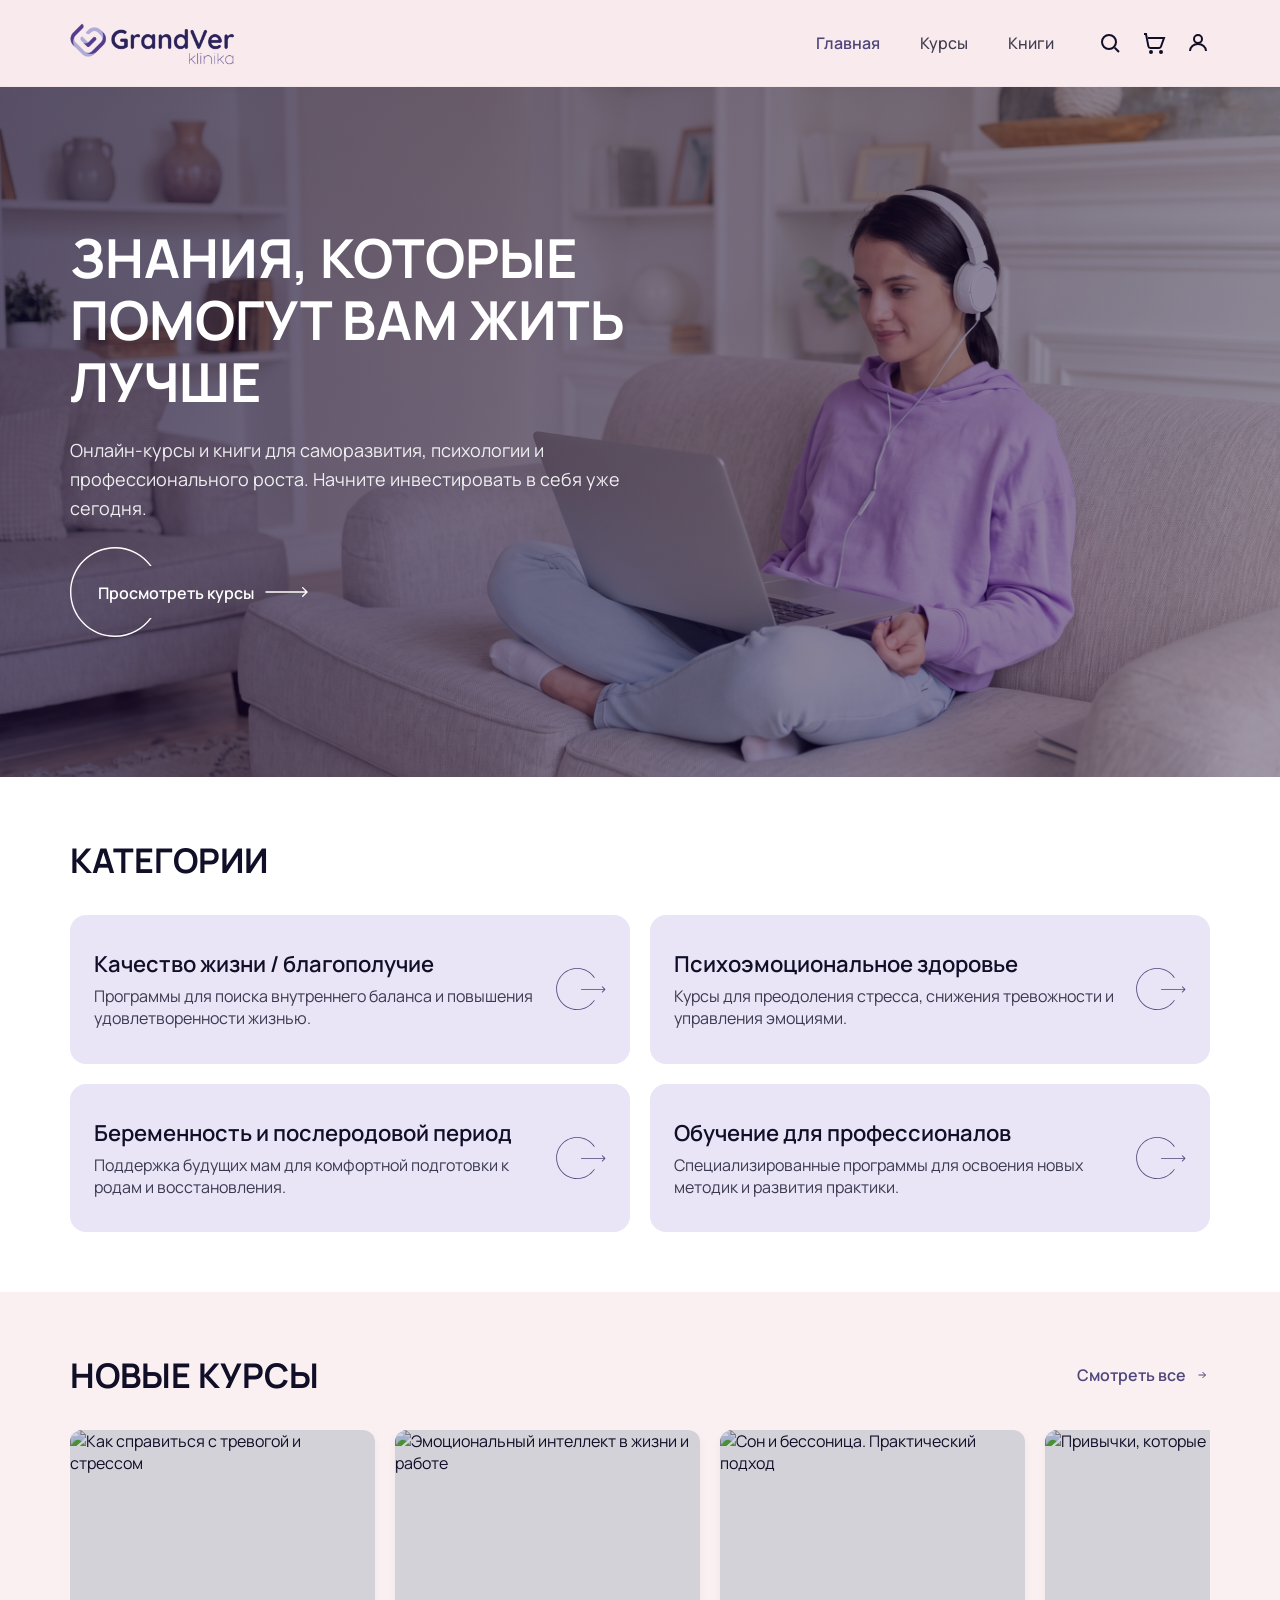
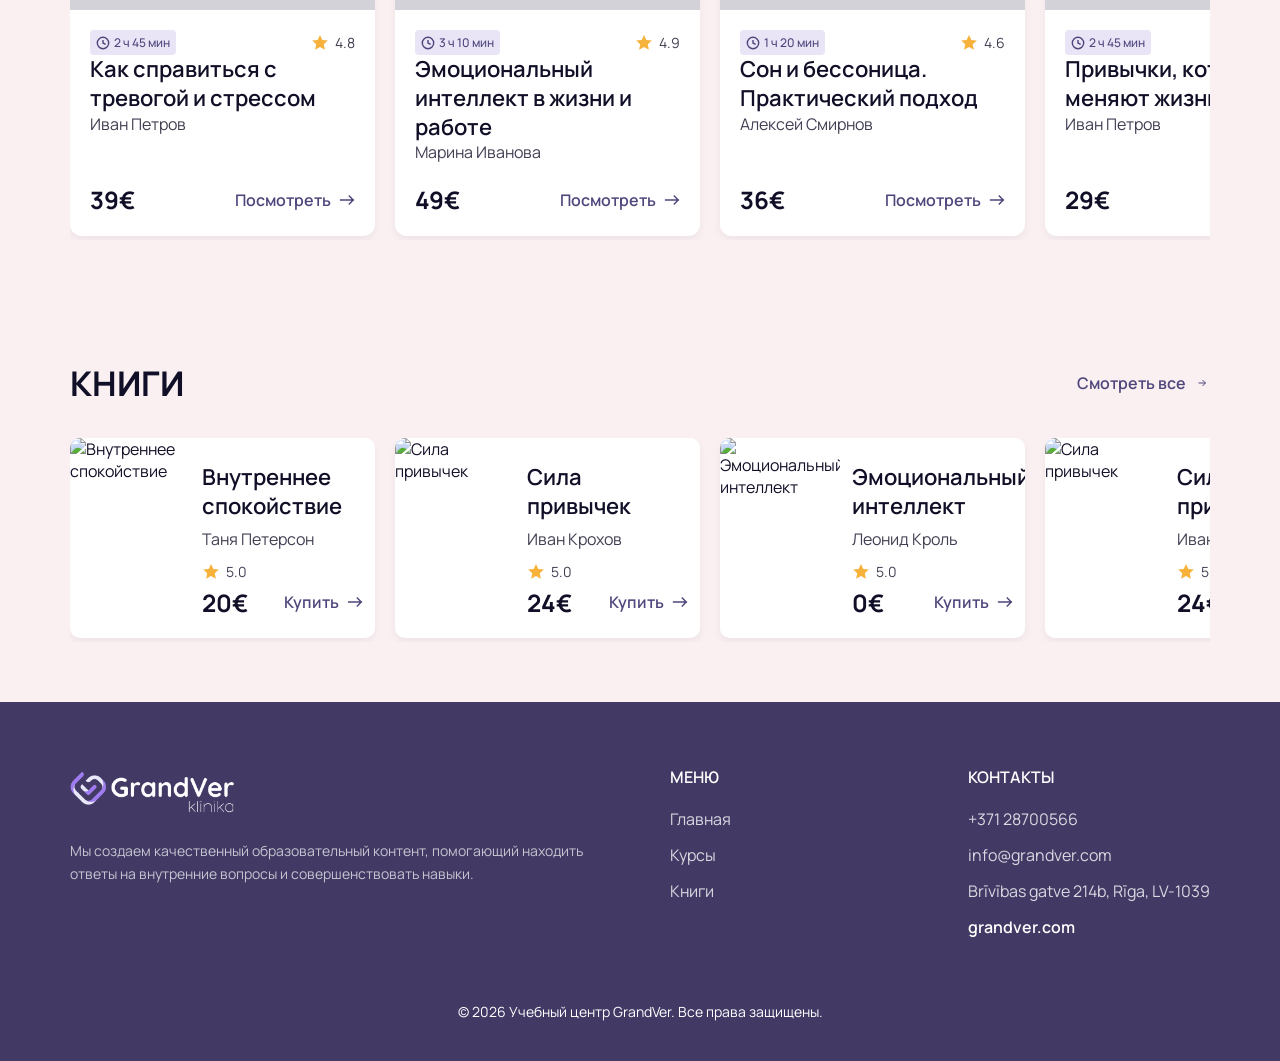
==== index.html @ 6ab60d3b "fix кнопка на главной" ====
<!DOCTYPE html>
<html lang="ru">
<head>
<meta charset="UTF-8">
<meta name="viewport" content="width=device-width, initial-scale=1.0">
<title>GrandVer — Знания, которые помогут вам жить лучше</title>

<link rel="preconnect" href="https://fonts.googleapis.com">
<link rel="preconnect" href="https://fonts.gstatic.com" crossorigin>
<link href="https://fonts.googleapis.com/css2?family=Manrope:wght@400;500;600;700;800&display=swap" rel="stylesheet">

<link rel="stylesheet" href="css/variables.css">
<link rel="stylesheet" href="css/reset.css">
<link rel="stylesheet" href="css/base.css">
<link rel="stylesheet" href="css/header.css">
<link rel="stylesheet" href="css/hero.css">
<link rel="stylesheet" href="css/categories.css">
<link rel="stylesheet" href="css/course-card.css">
<link rel="stylesheet" href="css/book-card.css">
<link rel="stylesheet" href="css/footer.css">
<link rel="stylesheet" href="css/responsive.css">
</head>
<body>

<!-- ==========================================================================
     HEADER
     ========================================================================== -->
<header class="header">
  <div class="header__inner">
    <a href="index.html" class="logo">
      <img src="/assets/img/logo/logo.svg" alt="Логотип">
    </a>

    <div class="header__right">
      <nav class="nav">
        <a href="index.html" class="nav__link is-active">Главная</a>
        <a href="courses.html" class="nav__link">Курсы</a>
        <a href="index.html#books" class="nav__link">Книги</a>
      </nav>

      <div class="header__actions">
        <svg class="icon-btn icon-btn--search" viewBox="0 0 24 24" fill="none" stroke="currentColor" stroke-width="2">
          <circle cx="11" cy="11" r="7"/><path d="M21 21l-4.3-4.3"/>
        </svg>
        <svg class="icon-btn" viewBox="0 0 24 24" fill="none" stroke="currentColor" stroke-width="2">
          <circle cx="9" cy="21" r="1"/><circle cx="19" cy="21" r="1"/>
          <path d="M2 3h2l2.4 12.4a2 2 0 0 0 2 1.6h8.6a2 2 0 0 0 2-1.6L22 7H6"/>
        </svg>
        <svg class="icon-btn" viewBox="0 0 24 24" fill="none" stroke="currentColor" stroke-width="2">
          <circle cx="12" cy="8" r="4"/><path d="M4 20c0-4 3.6-7 8-7s8 3 8 7"/>
        </svg>
      </div>

      <svg id="burgerBtn" class="burger" viewBox="0 0 24 24" fill="none" stroke="currentColor" stroke-width="2">
        <path d="M3 6h18M3 12h18M3 18h18"/>
      </svg>
    </div>
  </div>
</header>

<!-- ==========================================================================
     MOBILE MENU
     ========================================================================== -->
<div class="mobile-menu" id="mobileMenu">
  <div class="mobile-menu__top">
    <span class="mobile-menu__title">Меню</span>
    <svg id="closeMenuBtn" class="mobile-menu__close" viewBox="0 0 24 24" fill="none" stroke="currentColor" stroke-width="2">
      <path d="M6 6l12 12M18 6L6 18"/>
    </svg>
  </div>
  <label class="mobile-search">
    <svg viewBox="0 0 24 24" fill="none" stroke="currentColor" stroke-width="2"><circle cx="11" cy="11" r="7"/><path d="M21 21l-4.3-4.3"/></svg>
    <input type="text" placeholder="Поиск">
  </label>
  <nav class="mobile-nav">
    <a href="index.html" class="mobile-nav__link is-active">Главная</a>
    <a href="courses.html" class="mobile-nav__link">Курсы</a>
    <a href="index.html#books" class="mobile-nav__link">Книги</a>
  </nav>
</div>

<main>

  <!-- ========================================================================
       HERO
       ======================================================================== -->
  <section class="hero">
    <div class="hero__bg">
      <img src="assets/img/index.jpg" alt="">
    </div>
    <div class="hero__content">
      <h1 class="hero__title">Знания, которые помогут вам жить лучше</h1>
      <p class="hero__text">Онлайн-курсы и книги для саморазвития, психологии и профессионального роста. Начните инвестировать в себя уже сегодня.</p>
      <a href="courses.html" class="btn btn--hero">
        <svg class="btn--hero__ring" viewBox="0 0 90 90" fill="none" xmlns="http://www.w3.org/2000/svg" aria-hidden="true">
          <path d="M45 0C60.1663 0 73.579 7.5036 81.7314 19H80.001C72.0543 8.31966 59.3357 1.40039 45 1.40039C20.9204 1.40039 1.40039 20.9204 1.40039 45C1.40039 69.0796 20.9204 88.5996 45 88.5996C59.3344 88.5996 72.0535 81.6805 80.001 71H81.7314C73.5789 82.4963 60.1663 90 45 90C20.1472 90 0 69.8528 0 45C0 20.1472 20.1472 0 45 0Z" fill="currentColor"/>
        </svg>
        <span class="btn--hero__label">Просмотреть курсы</span>
        <svg class="btn--hero__arrow" viewBox="207 39 44 12" fill="none" xmlns="http://www.w3.org/2000/svg" aria-hidden="true">
          <path d="M208 44.3C207.613 44.3 207.3 44.6134 207.3 45C207.3 45.3866 207.613 45.7 208 45.7V45V44.3ZM250.495 45.495C250.768 45.2216 250.768 44.7784 250.495 44.505L246.04 40.0503C245.767 39.7769 245.324 39.7769 245.05 40.0503C244.777 40.3236 244.777 40.7668 245.05 41.0402L249.01 45L245.05 48.9598C244.777 49.2332 244.777 49.6764 245.05 49.9497C245.324 50.2231 245.767 50.2231 246.04 49.9497L250.495 45.495ZM208 45V45.7H250V45V44.3H208V45Z" fill="currentColor"/>
        </svg>
      </a>
    </div>
  </section>

  <!-- ========================================================================
       CATEGORIES
       ======================================================================== -->
  <section class="section categories">
    <h2 class="section__title" style="margin-bottom:32px;">Категории</h2>
    <div class="categories__grid">

      <article class="category-card">
        <div>
          <h3 class="category-card__title">Качество жизни / благополучие</h3>
          <p class="category-card__text">Программы для поиска внутреннего баланса и повышения удовлетворенности жизнью.</p>
        </div>
        <a href="courses.html" class="btn--round" aria-label="Смотреть курсы">
          <svg class="ra-icon" width="50" height="42" viewBox="0 0 59 50" fill="none" xmlns="http://www.w3.org/2000/svg" aria-hidden="true">
            <path class="ra-icon__arrow" d="M30 25C29.7239 25 29.5 25.2239 29.5 25.5C29.5 25.7761 29.7239 26 30 26V25.5V25ZM58.3536 25.8536C58.5488 25.6583 58.5488 25.3417 58.3536 25.1464L55.1716 21.9645C54.9763 21.7692 54.6597 21.7692 54.4645 21.9645C54.2692 22.1597 54.2692 22.4763 54.4645 22.6716L57.2929 25.5L54.4645 28.3284C54.2692 28.5237 54.2692 28.8403 54.4645 29.0355C54.6597 29.2308 54.9763 29.2308 55.1716 29.0355L58.3536 25.8536ZM30 25.5V26H58V25.5V25H30V25.5Z" fill="currentColor"/>
            <path class="ra-icon__ring" d="M25 0C33.8344 0 41.5982 4.58249 46.0449 11.5H44.8447C40.5247 5.16201 33.2488 1 25 1C11.7452 1 1 11.7452 1 25C1 38.2548 11.7452 49 25 49C33.2478 49 40.5243 44.8383 44.8447 38.5H46.0449C41.5982 45.4174 33.8343 50 25 50C11.1929 50 0 38.8071 0 25C0 11.1929 11.1929 0 25 0Z" fill="currentColor"/>
          </svg>
        </a>
      </article>

      <article class="category-card">
        <div>
          <h3 class="category-card__title">Психоэмоциональное здоровье</h3>
          <p class="category-card__text">Курсы для преодоления стресса, снижения тревожности и управления эмоциями.</p>
        </div>
        <a href="courses.html" class="btn--round" aria-label="Смотреть курсы">
          <svg class="ra-icon" width="50" height="42" viewBox="0 0 59 50" fill="none" xmlns="http://www.w3.org/2000/svg" aria-hidden="true">
            <path class="ra-icon__arrow" d="M30 25C29.7239 25 29.5 25.2239 29.5 25.5C29.5 25.7761 29.7239 26 30 26V25.5V25ZM58.3536 25.8536C58.5488 25.6583 58.5488 25.3417 58.3536 25.1464L55.1716 21.9645C54.9763 21.7692 54.6597 21.7692 54.4645 21.9645C54.2692 22.1597 54.2692 22.4763 54.4645 22.6716L57.2929 25.5L54.4645 28.3284C54.2692 28.5237 54.2692 28.8403 54.4645 29.0355C54.6597 29.2308 54.9763 29.2308 55.1716 29.0355L58.3536 25.8536ZM30 25.5V26H58V25.5V25H30V25.5Z" fill="currentColor"/>
            <path class="ra-icon__ring" d="M25 0C33.8344 0 41.5982 4.58249 46.0449 11.5H44.8447C40.5247 5.16201 33.2488 1 25 1C11.7452 1 1 11.7452 1 25C1 38.2548 11.7452 49 25 49C33.2478 49 40.5243 44.8383 44.8447 38.5H46.0449C41.5982 45.4174 33.8343 50 25 50C11.1929 50 0 38.8071 0 25C0 11.1929 11.1929 0 25 0Z" fill="currentColor"/>
          </svg>
        </a>
      </article>

      <article class="category-card">
        <div>
          <h3 class="category-card__title">Беременность и послеродовой период</h3>
          <p class="category-card__text">Поддержка будущих мам для комфортной подготовки к родам и восстановления.</p>
        </div>
        <a href="courses.html" class="btn--round" aria-label="Смотреть курсы">
          <svg class="ra-icon" width="50" height="42" viewBox="0 0 59 50" fill="none" xmlns="http://www.w3.org/2000/svg" aria-hidden="true">
            <path class="ra-icon__arrow" d="M30 25C29.7239 25 29.5 25.2239 29.5 25.5C29.5 25.7761 29.7239 26 30 26V25.5V25ZM58.3536 25.8536C58.5488 25.6583 58.5488 25.3417 58.3536 25.1464L55.1716 21.9645C54.9763 21.7692 54.6597 21.7692 54.4645 21.9645C54.2692 22.1597 54.2692 22.4763 54.4645 22.6716L57.2929 25.5L54.4645 28.3284C54.2692 28.5237 54.2692 28.8403 54.4645 29.0355C54.6597 29.2308 54.9763 29.2308 55.1716 29.0355L58.3536 25.8536ZM30 25.5V26H58V25.5V25H30V25.5Z" fill="currentColor"/>
            <path class="ra-icon__ring" d="M25 0C33.8344 0 41.5982 4.58249 46.0449 11.5H44.8447C40.5247 5.16201 33.2488 1 25 1C11.7452 1 1 11.7452 1 25C1 38.2548 11.7452 49 25 49C33.2478 49 40.5243 44.8383 44.8447 38.5H46.0449C41.5982 45.4174 33.8343 50 25 50C11.1929 50 0 38.8071 0 25C0 11.1929 11.1929 0 25 0Z" fill="currentColor"/>
          </svg>
        </a>
      </article>

      <article class="category-card">
        <div>
          <h3 class="category-card__title">Обучение для профессионалов</h3>
          <p class="category-card__text">Специализированные программы для освоения новых методик и развития практики.</p>
        </div>
        <a href="courses.html" class="btn--round" aria-label="Смотреть курсы">
          <svg class="ra-icon" width="50" height="42" viewBox="0 0 59 50" fill="none" xmlns="http://www.w3.org/2000/svg" aria-hidden="true">
            <path class="ra-icon__arrow" d="M30 25C29.7239 25 29.5 25.2239 29.5 25.5C29.5 25.7761 29.7239 26 30 26V25.5V25ZM58.3536 25.8536C58.5488 25.6583 58.5488 25.3417 58.3536 25.1464L55.1716 21.9645C54.9763 21.7692 54.6597 21.7692 54.4645 21.9645C54.2692 22.1597 54.2692 22.4763 54.4645 22.6716L57.2929 25.5L54.4645 28.3284C54.2692 28.5237 54.2692 28.8403 54.4645 29.0355C54.6597 29.2308 54.9763 29.2308 55.1716 29.0355L58.3536 25.8536ZM30 25.5V26H58V25.5V25H30V25.5Z" fill="currentColor"/>
            <path class="ra-icon__ring" d="M25 0C33.8344 0 41.5982 4.58249 46.0449 11.5H44.8447C40.5247 5.16201 33.2488 1 25 1C11.7452 1 1 11.7452 1 25C1 38.2548 11.7452 49 25 49C33.2478 49 40.5243 44.8383 44.8447 38.5H46.0449C41.5982 45.4174 33.8343 50 25 50C11.1929 50 0 38.8071 0 25C0 11.1929 11.1929 0 25 0Z" fill="currentColor"/>
          </svg>
        </a>
      </article>

    </div>
  </section>

  <!-- ========================================================================
       NEW COURSES
       ======================================================================== -->
  <section class="section" style="background:var(--color-pink-bg);">
    <div class="section__header">
      <h2 class="section__title">Новые курсы</h2>
      <a href="courses.html" class="btn btn--text">
        Смотреть все
        <svg class="btn__icon" viewBox="0 0 24 24" fill="none" stroke="currentColor" stroke-width="2"><path d="M5 12h14M13 6l6 6-6 6"/></svg>
      </a>
    </div>

    <div class="h-scroll">

      <article class="course-card">
        <div class="course-card__image"><img src="https://picsum.photos/seed/course-1/400/300" alt="Как справиться с тревогой и стрессом"></div>
        <div class="course-card__body">
          <div>
            <div class="course-card__top">
              <span class="chip">
                <svg viewBox="0 0 16 16" fill="none" stroke="currentColor" stroke-width="1.6"><circle cx="8" cy="8" r="6.5"/><path d="M8 4.5V8l3 1.5"/></svg>
                2 ч 45 мин
              </span>
              <span class="rating">
                <svg viewBox="0 0 20 20" fill="currentColor"><path d="M10 1l2.6 5.6 6.1.7-4.5 4.2 1.2 6-5.4-3-5.4 3 1.2-6L1.3 7.3l6.1-.7z"/></svg>
                4.8
              </span>
            </div>
            <p class="course-card__title">Как справиться с тревогой и стрессом</p>
            <p class="course-card__author">Иван Петров</p>
          </div>
          <div class="course-card__footer">
            <span class="course-card__price">39€</span>
            <a href="#" class="btn btn--text">Посмотреть
              <svg class="btn__icon" viewBox="0 0 18 12" fill="none" stroke="currentColor" stroke-width="1.6"><path d="M1 6h16M11 1l5 5-5 5"/></svg>
            </a>
          </div>
        </div>
      </article>

      <article class="course-card">
        <div class="course-card__image"><img src="https://picsum.photos/seed/course-2/400/300" alt="Эмоциональный интеллект в жизни и работе"></div>
        <div class="course-card__body">
          <div>
            <div class="course-card__top">
              <span class="chip">
                <svg viewBox="0 0 16 16" fill="none" stroke="currentColor" stroke-width="1.6"><circle cx="8" cy="8" r="6.5"/><path d="M8 4.5V8l3 1.5"/></svg>
                3 ч 10 мин
              </span>
              <span class="rating">
                <svg viewBox="0 0 20 20" fill="currentColor"><path d="M10 1l2.6 5.6 6.1.7-4.5 4.2 1.2 6-5.4-3-5.4 3 1.2-6L1.3 7.3l6.1-.7z"/></svg>
                4.9
              </span>
            </div>
            <p class="course-card__title">Эмоциональный интеллект в жизни и работе</p>
            <p class="course-card__author">Марина Иванова</p>
          </div>
          <div class="course-card__footer">
            <span class="course-card__price">49€</span>
            <a href="#" class="btn btn--text">Посмотреть
              <svg class="btn__icon" viewBox="0 0 18 12" fill="none" stroke="currentColor" stroke-width="1.6"><path d="M1 6h16M11 1l5 5-5 5"/></svg>
            </a>
          </div>
        </div>
      </article>

      <article class="course-card">
        <div class="course-card__image"><img src="https://picsum.photos/seed/course-3/400/300" alt="Сон и бессоница. Практический подход"></div>
        <div class="course-card__body">
          <div>
            <div class="course-card__top">
              <span class="chip">
                <svg viewBox="0 0 16 16" fill="none" stroke="currentColor" stroke-width="1.6"><circle cx="8" cy="8" r="6.5"/><path d="M8 4.5V8l3 1.5"/></svg>
                1 ч 20 мин
              </span>
              <span class="rating">
                <svg viewBox="0 0 20 20" fill="currentColor"><path d="M10 1l2.6 5.6 6.1.7-4.5 4.2 1.2 6-5.4-3-5.4 3 1.2-6L1.3 7.3l6.1-.7z"/></svg>
                4.6
              </span>
            </div>
            <p class="course-card__title">Сон и бессоница. Практический подход</p>
            <p class="course-card__author">Алексей Смирнов</p>
          </div>
          <div class="course-card__footer">
            <span class="course-card__price">36€</span>
            <a href="#" class="btn btn--text">Посмотреть
              <svg class="btn__icon" viewBox="0 0 18 12" fill="none" stroke="currentColor" stroke-width="1.6"><path d="M1 6h16M11 1l5 5-5 5"/></svg>
            </a>
          </div>
        </div>
      </article>

      <article class="course-card">
        <div class="course-card__image"><img src="https://picsum.photos/seed/course-4/400/300" alt="Привычки, которые меняют жизнь"></div>
        <div class="course-card__body">
          <div>
            <div class="course-card__top">
              <span class="chip">
                <svg viewBox="0 0 16 16" fill="none" stroke="currentColor" stroke-width="1.6"><circle cx="8" cy="8" r="6.5"/><path d="M8 4.5V8l3 1.5"/></svg>
                2 ч 45 мин
              </span>
              <span class="rating">
                <svg viewBox="0 0 20 20" fill="currentColor"><path d="M10 1l2.6 5.6 6.1.7-4.5 4.2 1.2 6-5.4-3-5.4 3 1.2-6L1.3 7.3l6.1-.7z"/></svg>
                4.8
              </span>
            </div>
            <p class="course-card__title">Привычки, которые меняют жизнь</p>
            <p class="course-card__author">Иван Петров</p>
          </div>
          <div class="course-card__footer">
            <span class="course-card__price">29€</span>
            <a href="#" class="btn btn--text">Посмотреть
              <svg class="btn__icon" viewBox="0 0 18 12" fill="none" stroke="currentColor" stroke-width="1.6"><path d="M1 6h16M11 1l5 5-5 5"/></svg>
            </a>
          </div>
        </div>
      </article>

    </div>
    <div class="dots">
      <span class="dot dot--active"></span><span class="dot"></span><span class="dot"></span><span class="dot"></span>
    </div>
  </section>

  <!-- ========================================================================
       BOOKS
       ======================================================================== -->
  <section class="section" id="books" style="background:var(--color-pink-bg);">
    <div class="section__header">
      <h2 class="section__title">Книги</h2>
      <a href="#" class="btn btn--text">
        Смотреть все
        <svg class="btn__icon" viewBox="0 0 24 24" fill="none" stroke="currentColor" stroke-width="2"><path d="M5 12h14M13 6l6 6-6 6"/></svg>
      </a>
    </div>

    <div class="h-scroll">

      <article class="book-card">
        <div class="book-card__cover"><img src="https://picsum.photos/seed/book-1/240/400" alt="Внутреннее спокойствие"></div>
        <div class="book-card__body">
          <div>
            <p class="book-card__title">Внутреннее спокойствие</p>
            <p class="book-card__author">Таня Петерсон</p>
            <span class="rating book-card__rating">
              <svg viewBox="0 0 20 20" fill="currentColor"><path d="M10 1l2.6 5.6 6.1.7-4.5 4.2 1.2 6-5.4-3-5.4 3 1.2-6L1.3 7.3l6.1-.7z"/></svg>
              5.0
            </span>
          </div>
          <div class="book-card__footer">
            <span class="book-card__price">20€</span>
            <a href="#" class="btn btn--text">Купить
              <svg class="btn__icon" viewBox="0 0 18 12" fill="none" stroke="currentColor" stroke-width="1.6"><path d="M1 6h16M11 1l5 5-5 5"/></svg>
            </a>
          </div>
        </div>
      </article>

      <article class="book-card">
        <div class="book-card__cover"><img src="https://picsum.photos/seed/book-2/240/400" alt="Сила привычек"></div>
        <div class="book-card__body">
          <div>
            <p class="book-card__title">Сила привычек</p>
            <p class="book-card__author">Иван Крохов</p>
            <span class="rating book-card__rating">
              <svg viewBox="0 0 20 20" fill="currentColor"><path d="M10 1l2.6 5.6 6.1.7-4.5 4.2 1.2 6-5.4-3-5.4 3 1.2-6L1.3 7.3l6.1-.7z"/></svg>
              5.0
            </span>
          </div>
          <div class="book-card__footer">
            <span class="book-card__price">24€</span>
            <a href="#" class="btn btn--text">Купить
              <svg class="btn__icon" viewBox="0 0 18 12" fill="none" stroke="currentColor" stroke-width="1.6"><path d="M1 6h16M11 1l5 5-5 5"/></svg>
            </a>
          </div>
        </div>
      </article>

      <article class="book-card">
        <div class="book-card__cover"><img src="https://picsum.photos/seed/book-3/240/400" alt="Эмоциональный интеллект"></div>
        <div class="book-card__body">
          <div>
            <p class="book-card__title">Эмоциональный интеллект</p>
            <p class="book-card__author">Леонид Кроль</p>
            <span class="rating book-card__rating">
              <svg viewBox="0 0 20 20" fill="currentColor"><path d="M10 1l2.6 5.6 6.1.7-4.5 4.2 1.2 6-5.4-3-5.4 3 1.2-6L1.3 7.3l6.1-.7z"/></svg>
              5.0
            </span>
          </div>
          <div class="book-card__footer">
            <span class="book-card__price">0€</span>
            <a href="#" class="btn btn--text">Купить
              <svg class="btn__icon" viewBox="0 0 18 12" fill="none" stroke="currentColor" stroke-width="1.6"><path d="M1 6h16M11 1l5 5-5 5"/></svg>
            </a>
          </div>
        </div>
      </article>

      <article class="book-card">
        <div class="book-card__cover"><img src="https://picsum.photos/seed/book-4/240/400" alt="Сила привычек"></div>
        <div class="book-card__body">
          <div>
            <p class="book-card__title">Сила привычек</p>
            <p class="book-card__author">Иван Крохов</p>
            <span class="rating book-card__rating">
              <svg viewBox="0 0 20 20" fill="currentColor"><path d="M10 1l2.6 5.6 6.1.7-4.5 4.2 1.2 6-5.4-3-5.4 3 1.2-6L1.3 7.3l6.1-.7z"/></svg>
              5.0
            </span>
          </div>
          <div class="book-card__footer">
            <span class="book-card__price">24€</span>
            <a href="#" class="btn btn--text">Купить
              <svg class="btn__icon" viewBox="0 0 18 12" fill="none" stroke="currentColor" stroke-width="1.6"><path d="M1 6h16M11 1l5 5-5 5"/></svg>
            </a>
          </div>
        </div>
      </article>

    </div>
    <div class="dots">
      <span class="dot dot--active"></span><span class="dot"></span><span class="dot"></span><span class="dot"></span>
    </div>
  </section>

</main>

<!-- ==========================================================================
     FOOTER
     ========================================================================== -->
<footer class="footer">
  <div class="footer__top">
    <div class="footer__brand">
      <img src="/assets/img/logo/logo-footer.svg" height="50" width="168" alt="Логотип">
      <p class="footer__desc">Мы создаем качественный образовательный контент, помогающий находить ответы на внутренние вопросы и совершенствовать навыки.</p>
    </div>

    <div class="footer__col">
      <h4 class="footer__heading">Меню</h4>
      <div class="footer__links">
        <a href="index.html">Главная</a>
        <a href="courses.html">Курсы</a>
        <a href="index.html#books">Книги</a>
      </div>
    </div>

    <div class="footer__col">
      <h4 class="footer__heading">Контакты</h4>
      <div class="footer__links">
        <p>+371 28700566</p>
        <p>info@grandver.com</p>
        <p>Brīvības gatve 214b, Rīga, LV-1039</p>
        <a href="#" class="footer__link--accent">grandver.com</a>
      </div>
    </div>
  </div>

  <p class="footer__bottom">© 2026 Учебный центр GrandVer. Все права защищены.</p>
</footer>

<script src="js/main.js"></script>
</body>
</html>
---- css/variables.css ----
/* ==========================================================================
   Design tokens — GrandVer
   ========================================================================== */
:root {
  /* Colors */
  --color-purple: #4F467C;
  --color-purple-dark: #423A65;
  --color-purple-light: #E9E5F6;

  --color-text: #100F27;
  --color-text-80: rgba(16, 15, 39, 0.8);
  --color-text-60: rgba(16, 15, 39, 0.6);
  --color-text-40: rgba(16, 15, 39, 0.4);

  --color-pink-bg: #FAF0F2;
  --color-header-bg: #F9EBED;
  --color-header-border: #F5E5E8;
  --color-grey-bg: #F4F4F7;
  --color-grey-input: #F5F5F9;
  --color-grey-btn: #DEDEE5;

  --color-white: #FFFFFF;
  --color-star: #F6B23B;

  /* Radius */
  --radius-sm: 6px;
  --radius-md: 12px;
  --radius-lg: 16px;
  --radius-pill: 100px;

  /* Shadow */
  --shadow-card: 0 4px 8px rgba(23, 19, 38, 0.05);
  --shadow-toolbar: 0 4px 4px rgba(23, 19, 38, 0.03);

  /* Layout */
  --container-max: 1440px;
  --side-padding: clamp(16px, 5.5vw, 80px);

  /* Typography */
  --font-main: 'Manrope', system-ui, -apple-system, sans-serif;
  --fw-regular: 400;
  --fw-medium: 500;
  --fw-semibold: 600;
  --fw-bold: 700;

  /* Transitions */
  --transition-fast: 0.2s ease;
  --transition-base: 0.3s ease;
}
---- css/base.css ----
/* ==========================================================================
   Base
   ========================================================================== */
body {
  font-family: var(--font-main);
  color: var(--color-text);
  background: var(--color-white);
  -webkit-font-smoothing: antialiased;
  overflow-x: hidden;
}

.uc {
  text-transform: uppercase;
}

/* ==========================================================================
   Layout helpers
   ========================================================================== */
.container {
  max-width: var(--container-max);
  margin: 0 auto;
}

.section {
  padding: clamp(40px, 7vw, 60px) var(--side-padding);
}

.section__header {
  display: flex;
  align-items: center;
  justify-content: space-between;
  gap: 20px;
  margin-bottom: 32px;
}

.section__title {
  font-size: clamp(24px, 3vw, 34px);
  font-weight: var(--fw-bold);
  text-transform: uppercase;
}

/* ==========================================================================
   Buttons
   ========================================================================== */
.btn {
  display: inline-flex;
  align-items: center;
  gap: 8px;
  font-weight: var(--fw-semibold);
  font-size: 16px;
  white-space: nowrap;
}

.btn--text {
  color: var(--color-purple);
  transition: opacity var(--transition-fast);
}

.btn--text:hover {
  opacity: 0.7;
}

.btn__icon {
  width: 16px;
  height: 12px;
  flex-shrink: 0;
}


.btn--hero {
  --hero-ring: clamp(56px, 7.2vw, 90px);
  position: relative;
  gap: 0;
  color: var(--color-white);
}

.btn--hero__ring {
  width: var(--hero-ring);
  height: var(--hero-ring);
  flex-shrink: 0;
  color: inherit;
  transition: transform var(--transition-base);
}

.btn--hero__label {
  /* 28/90 of the ring = how far the label sits from the ring's left
     edge in the source file, pulled left over the ring by that much. */
  margin-left: calc(var(--hero-ring) * -0.689);
  padding-top: 2px;
  transition: opacity var(--transition-base);
}

.btn--hero__arrow {
  width: calc(var(--hero-ring) * 0.478);
  height: calc(var(--hero-ring) * 0.133);
  /* 11/90 of the ring = gap between label and arrow in the source file */
  margin-left: calc(var(--hero-ring) * 0.122);
  flex-shrink: 0;
  color: inherit;
  transition: transform var(--transition-base);
}

.btn--hero:hover .btn--hero__ring {
  transform: rotate(-18deg) scale(1.06);
}

.btn--hero:hover .btn--hero__arrow {
  transform: translateX(10px);
}

.btn--hero:hover .btn--hero__label {
  opacity: 0.85;
}

.btn--hero:active .btn--hero__arrow {
  transform: translateX(4px);
}

/* Reusable "ring + arrow" icon: a circular outline broken by an arrow
   that shoots out through the gap. Used on .btn--hero and .btn--round.
   Sizing is locked down with !important + flex-grow:0 so that a global
   "svg { width: 100% }"-style reset elsewhere on the page can't stretch
   it across the whole button (this is what causes the ring and arrow
   to split apart to opposite ends of the pill). */
.ra-icon {
  display: block;
  width: 50px !important;
  height: 42px !important;
  overflow: visible;
  flex-shrink: 0;
  flex-grow: 0;
}

.ra-icon__ring,
.ra-icon__arrow {
  transform-box: fill-box;
  transform-origin: center;
  transition: transform var(--transition-base);
}

.btn--hero:hover .ra-icon__arrow {
  transform: translateX(5px);
}

.btn--hero:hover .ra-icon__ring {
  transform: rotate(-16deg);
}

.btn--round {
  width: 50px;
  height: 42px;
  display: flex;
  align-items: center;
  justify-content: center;
  flex-shrink: 0;
  color: var(--color-purple);
  transition: transform var(--transition-base);
}

.btn--round .ra-icon {
  width: 50px !important;
  height: 42px !important;
}

/* ==========================================================================
   Small UI bits
   ========================================================================== */
.chip {
  display: inline-flex;
  align-items: center;
  gap: 4px;
  background: var(--color-purple-light);
  color: var(--color-purple);
  font-size: 12px;
  font-weight: var(--fw-medium);
  padding: 4px 6px;
  border-radius: 4px;
}

.chip svg {
  width: 14px;
  height: 14px;
}

.rating {
  display: inline-flex;
  align-items: center;
  gap: 6px;
  font-size: 14px;
  color: var(--color-text-80);
}

.rating svg {
  width: 18px;
  height: 18px;
  color: var(--color-star);
}

.dots {
  display: none;
  gap: 4px;
  justify-content: center;
  margin-top: 4px;
}

.dot {
  width: 8px;
  height: 8px;
  border-radius: 4px;
  background: rgba(21, 20, 25, 0.15);
}

.dot--active {
  width: 24px;
  background: var(--color-purple);
}

/* ==========================================================================
   Horizontal scroller (mobile course/book rows)
   ========================================================================== */
.h-scroll {
  display: flex;
  gap: 20px;
  overflow-x: auto;
  scroll-snap-type: x mandatory;
  padding-bottom: 4px;
  scrollbar-width: none;
  -ms-overflow-style: none;
}

.h-scroll::-webkit-scrollbar {
  display: none;
}

.h-scroll > * {
  scroll-snap-align: start;
}
---- css/header.css ----
/* ==========================================================================
   Header
   ========================================================================== */
.header {
  background: var(--color-header-bg);
  border-bottom: 1px solid var(--color-header-border);
  position: sticky;
  top: 0;
  z-index: 50;
}

.header__inner {
  display: flex;
  align-items: center;
  justify-content: space-between;
  padding: 18px var(--side-padding);
}

.logo {
  display: flex;
  align-items: center;
  gap: 10px;
}

.logo__icon {
  width: 32px;
  height: 32px;
  color: var(--color-purple);
  flex-shrink: 0;
}

.logo__text {
  display: flex;
  flex-direction: column;
  line-height: 1.1;
}

.logo__name {
  font-size: 20px;
  font-weight: 800;
  color: var(--color-text);
  letter-spacing: 0.2px;
}

.logo__tag {
  font-size: 11px;
  color: var(--color-text-60);
  letter-spacing: 2px;
  text-transform: uppercase;
}

.header__right {
  display: flex;
  align-items: center;
  gap: 44px;
}

/* Desktop nav */
.nav {
  display: flex;
  gap: 40px;
}

.nav__link {
  font-size: 16px;
  color: var(--color-text-80);
  font-weight: var(--fw-medium);
  transition: color var(--transition-fast);
}

.nav__link:hover {
  color: var(--color-text);
}

.nav__link.is-active {
  color: var(--color-purple);
  font-weight: var(--fw-semibold);
}

/* Icon actions */
.header__actions {
  display: flex;
  align-items: center;
  gap: 20px;
}

.icon-btn {
  width: 24px;
  height: 24px;
  cursor: pointer;
  color: var(--color-text);
  transition: color var(--transition-fast);
}

.icon-btn:hover {
  color: var(--color-purple);
}

.burger {
  display: none;
  width: 28px;
  height: 28px;
  cursor: pointer;
  color: var(--color-text);
}

/* ==========================================================================
   Mobile menu (full-screen overlay)
   ========================================================================== */
.mobile-menu {
  position: fixed;
  inset: 0;
  background: var(--color-white);
  z-index: 200;
  padding: 20px 20px 40px;
  display: flex;
  flex-direction: column;
  gap: 40px;
  transform: translateX(100%);
  transition: transform var(--transition-base);
  overflow-y: auto;
}

.mobile-menu.is-open {
  transform: translateX(0);
}

.mobile-menu__top {
  display: flex;
  align-items: center;
  justify-content: space-between;
}

.mobile-menu__title {
  font-size: 28px;
  font-weight: var(--fw-semibold);
}

.mobile-menu__close {
  width: 24px;
  height: 24px;
  cursor: pointer;
}

.mobile-search {
  display: flex;
  align-items: center;
  gap: 10px;
  background: var(--color-grey-input);
  padding: 12px;
  border-radius: var(--radius-sm);
  height: 46px;
}

.mobile-search svg {
  width: 24px;
  height: 24px;
  color: var(--color-text-60);
  flex-shrink: 0;
}

.mobile-search input {
  width: 100%;
  font-size: 16px;
  color: var(--color-text-60);
}

.mobile-nav {
  display: flex;
  flex-direction: column;
  align-items: center;
  gap: 24px;
  padding-top: 20px;
}

.mobile-nav__link {
  font-size: 16px;
  color: var(--color-text-80);
  font-weight: var(--fw-medium);
}

.mobile-nav__link.is-active {
  color: var(--color-purple);
  font-weight: var(--fw-semibold);
}
---- css/hero.css ----
/* ==========================================================================
   Hero
   ========================================================================== */
.hero {
  position: relative;
  padding: clamp(60px, 14vw, 140px) var(--side-padding);
  color: var(--color-white);
  overflow: hidden;
}

.hero__bg {
  position: absolute;
  inset: 0;
  z-index: 0;
}

.hero__bg img {
  width: 100%;
  height: 100%;
  object-fit: cover;
  object-position: center 12%;
}

.hero__bg::after {
  content: '';
  position: absolute;
  inset: 0;
  background: linear-gradient(100deg, rgba(19, 6, 45, 0.65), rgba(19, 6, 45, 0.4));
}

.hero__content {
  position: relative;
  z-index: 1;
  max-width: 738px;
  display: flex;
  flex-direction: column;
  gap: 24px;
}

.hero__title {
  font-size: clamp(32px, 4.2vw, 54px);
  font-weight: var(--fw-bold);
  line-height: 1.15;
  text-transform: uppercase;
}

.hero__text {
  font-size: clamp(15px, 1.6vw, 18px);
  line-height: 1.6;
  color: rgba(255, 255, 255, 0.9);
  max-width: 600px;
}
---- css/categories.css ----
/* ==========================================================================
   Categories
   ========================================================================== */
.categories__grid {
  display: grid;
  grid-template-columns: 1fr 1fr;
  gap: 20px;
}

.category-card {
  background: var(--color-purple-light);
  border-radius: var(--radius-lg);
  padding: 34px 24px;
  display: flex;
  align-items: center;
  justify-content: space-between;
  gap: 16px;
  transition: box-shadow var(--transition-base), transform var(--transition-base);
  cursor: pointer;
}

.category-card:hover {
  box-shadow: 0 10px 24px rgba(79, 70, 124, 0.18);
  transform: translateY(-3px);
}

.category-card:hover .btn--round {
  color: var(--color-purple-dark);
}

.category-card:hover .ra-icon__arrow {
  transform: translateX(6px);
}

.category-card:hover .ra-icon__ring {
  transform: rotate(-20deg);
}

.category-card__title {
  font-size: 22px;
  font-weight: var(--fw-semibold);
  margin-bottom: 6px;
}

.category-card__text {
  font-size: 16px;
  color: var(--color-text-80);
  line-height: 1.4;
}
---- css/course-card.css ----
/* ==========================================================================
   Course card
   ========================================================================== */
.course-card {
  background: var(--color-white);
  border-radius: var(--radius-md);
  box-shadow: var(--shadow-card);
  overflow: hidden;
  flex: 0 0 305px;
  width: 305px;
  display: flex;
  flex-direction: column;
  transition: transform var(--transition-base), box-shadow var(--transition-base);
}

.course-card:hover {
  transform: translateY(-4px);
  box-shadow: 0 14px 26px rgba(23, 19, 38, 0.12);
}

.course-card__image {
  height: 180px;
  position: relative;
}

.course-card__image img {
  width: 100%;
  height: 100%;
  object-fit: cover;
}

.course-card__image::after {
  content: '';
  position: absolute;
  inset: 0;
  background: rgba(19, 6, 45, 0.18);
}

.course-card__body {
  padding: 20px;
  display: flex;
  flex-direction: column;
  gap: 12px;
  flex: 1;
}

.course-card__top {
  display: flex;
  align-items: center;
  justify-content: space-between;
}

.course-card__title {
  font-size: 22px;
  font-weight: var(--fw-semibold);
  line-height: 1.3;
}

.course-card__author {
  font-size: 16px;
  color: var(--color-text-80);
}

.course-card__footer {
  display: flex;
  align-items: center;
  justify-content: space-between;
  gap: 12px;
  margin-top: auto;
  padding-top: 8px;
}

.course-card__price {
  font-size: 24px;
  font-weight: var(--fw-bold);
}

/* Grid used on the catalog page */
.course-grid {
  display: grid;
  grid-template-columns: repeat(3, 1fr);
  gap: 20px;
  flex: 1;
}

.course-grid .course-card {
  width: 100%;
}
---- css/book-card.css ----
/* ==========================================================================
   Book card
   ========================================================================== */
.book-card {
  background: var(--color-white);
  border-radius: 10px;
  box-shadow: var(--shadow-card);
  display: flex;
  gap: 12px;
  padding-right: 12px;
  overflow: hidden;
  flex: 0 0 305px;
  width: 305px;
  align-items: center;

  /* Плавность для трансформации и тени карточки */
  transition: transform 0.3s ease, box-shadow 0.3s ease;
  will-change: transform;
}

/* Эффект при наведении на саму карточку */
.book-card:hover {
  transform: translateY(-6px); /* Поднимает карточку */
  box-shadow: 0 12px 24px rgba(0, 0, 0, 0.12); /* Усиливает тень */
}

/* Контейнер для обложки (теперь с overflow: hidden) */
.book-card__cover {
  width: 120px;
  height: 200px;
  flex-shrink: 0;
  overflow: hidden; /* Скрывает вылезающую за края картинку при зуме */
}

/* Новая обертка для изображения внутри контейнера */
.book-card__cover-image {
  width: 100%;
  height: 100%;
  overflow: hidden; /* Убеждаемся, что изображение не выходит за пределы */
}

.book-card__cover img {
  width: 100%;
  height: 100%;
  object-fit: cover;
  /* Плавность увеличения обложки */
  transition: transform 0.3s ease;
}

/* Плавный зум обложки при наведении на карточку */
.book-card:hover .book-card__cover img {
  transform: scale(1.05); /* Легкое увеличение изображения */
}

.book-card__body {
  display: flex;
  flex-direction: column;
  justify-content: space-between;
  height: 178px;
  padding: 14px 0;
  flex: 1;
  min-width: 0;
}

.book-card__title {
  font-size: 22px;
  font-weight: var(--fw-semibold);
  line-height: 1.3;
}

.book-card__author {
  font-size: 16px;
  color: var(--color-text-80);
  margin-top: 8px;
}

.book-card__rating {
  margin-top: 12px;
}

.book-card__footer {
  display: flex;
  align-items: center;
  justify-content: space-between;
}

.book-card__price {
  font-size: 24px;
  font-weight: var(--fw-bold);
}
---- css/footer.css ----
/* ==========================================================================
   Footer
   ========================================================================== */
.footer {
  background: var(--color-purple-dark);
  color: var(--color-white);
  padding: 64px var(--side-padding) 40px;
}

.footer__top {
  display: flex;
  justify-content: space-between;
  gap: 40px;
  flex-wrap: wrap;
}

.footer__brand {
  max-width: 522px;
  display: flex;
  flex-direction: column;
  gap: 24px;
}

.footer__brand .logo__name {
  color: var(--color-white);
}

.footer__brand .logo__tag {
  color: rgba(255, 255, 255, 0.7);
}

.footer__desc {
  font-size: 14px;
  color: rgba(255, 255, 255, 0.7);
  line-height: 1.6;
}

.footer__col {
  display: flex;
  flex-direction: column;
  gap: 20px;
  min-width: 220px;
}

.footer__heading {
  font-size: 16px;
  font-weight: var(--fw-semibold);
  text-transform: uppercase;
}

.footer__links {
  display: flex;
  flex-direction: column;
  gap: 14px;
}

.footer__links a,
.footer__links p {
  font-size: 16px;
  color: rgba(255, 255, 255, 0.8);
}

.footer__links a:hover {
  color: var(--color-white);
}

.footer__link--accent {
  font-weight: var(--fw-semibold);
  color: var(--color-white) !important;
}

.footer__bottom {
  margin-top: 64px;
  font-size: 14px;
  text-align: center;
}
---- css/responsive.css ----
/* ==========================================================================
   Responsive — breakpoints collected in one place for clarity
   ========================================================================== */

/* ---- ≤ 900px: catalog sidebar becomes a drawer, grid goes 2-col ---- */
@media (max-width: 900px) {
  .catalog__layout {
    flex-direction: column;
  }

  .filters--desktop {
    display: none;
  }

  .course-grid {
    grid-template-columns: repeat(2, 1fr);
    width: 100%;
  }

  .toolbar__filter-trigger {
    display: inline-flex;
  }
}

/* ---- ≤ 768px: mobile header, single-column sections, h-scrollers ---- */
@media (max-width: 768px) {
  .nav {
    display: none;
  }

  .header__actions .icon-btn--search {
    display: none; /* search moves into the mobile menu */
  }

  .burger {
    display: block;
  }

  .header__right {
    gap: 16px;
  }

  .categories__grid {
    grid-template-columns: 1fr;
  }

  .category-card {
    padding: 20px;
  }

  .category-card__title {
    font-size: 20px;
  }

  .category-card__text {
    font-size: 14px;
  }

  .course-card,
  .book-card {
    flex: 0 0 88vw;
    width: 88vw;
    max-width: 398px;
  }

  .course-card__title,
  .book-card__title {
    font-size: 20px;
  }

  .course-card__author,
  .book-card__author {
    font-size: 14px;
  }

  .dots {
    display: flex;
  }

  .footer__top {
    flex-direction: column;
    align-items: center;
    text-align: center;
  }

  .footer__brand {
    align-items: center;
  }

  .footer__col {
    align-items: center;
  }

  .course-grid {
    grid-template-columns: 1fr;
  }

  .toolbar {
    flex-direction: column;
    align-items: stretch;
  }

  .toolbar__count {
    order: 3;
  }

  .toolbar__sort {
    justify-content: center;
  }
}

/* ---- ≤ 480px: small phones ---- */
@media (max-width: 480px) {
  .hero__title {
    font-size: 32px;
  }

  .btn--hero {
    padding: 6px 6px 6px 18px;
    gap: 10px;
  }

  .btn--round {
    width: 42px;
    height: 36px;
  }

  .btn--round .ra-icon {
    width: 42px !important;
    height: 36px !important;
  }
}
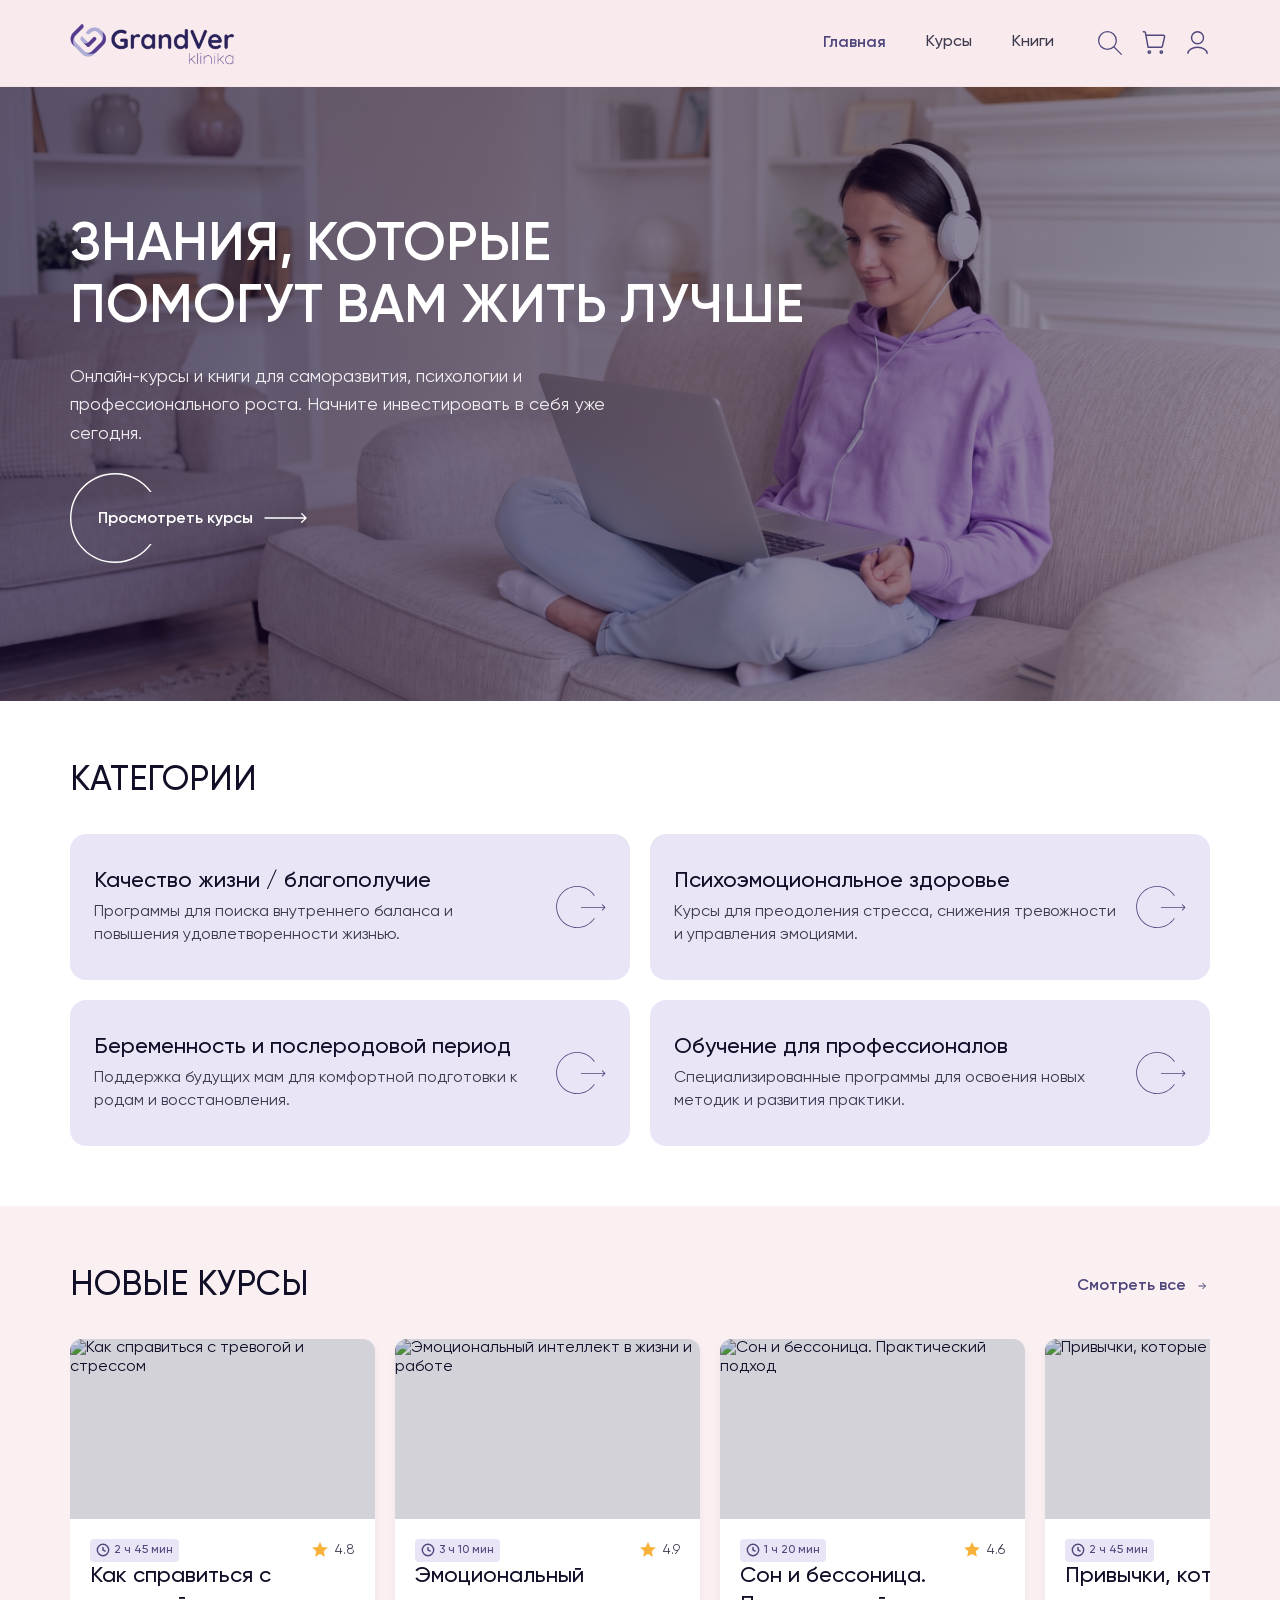
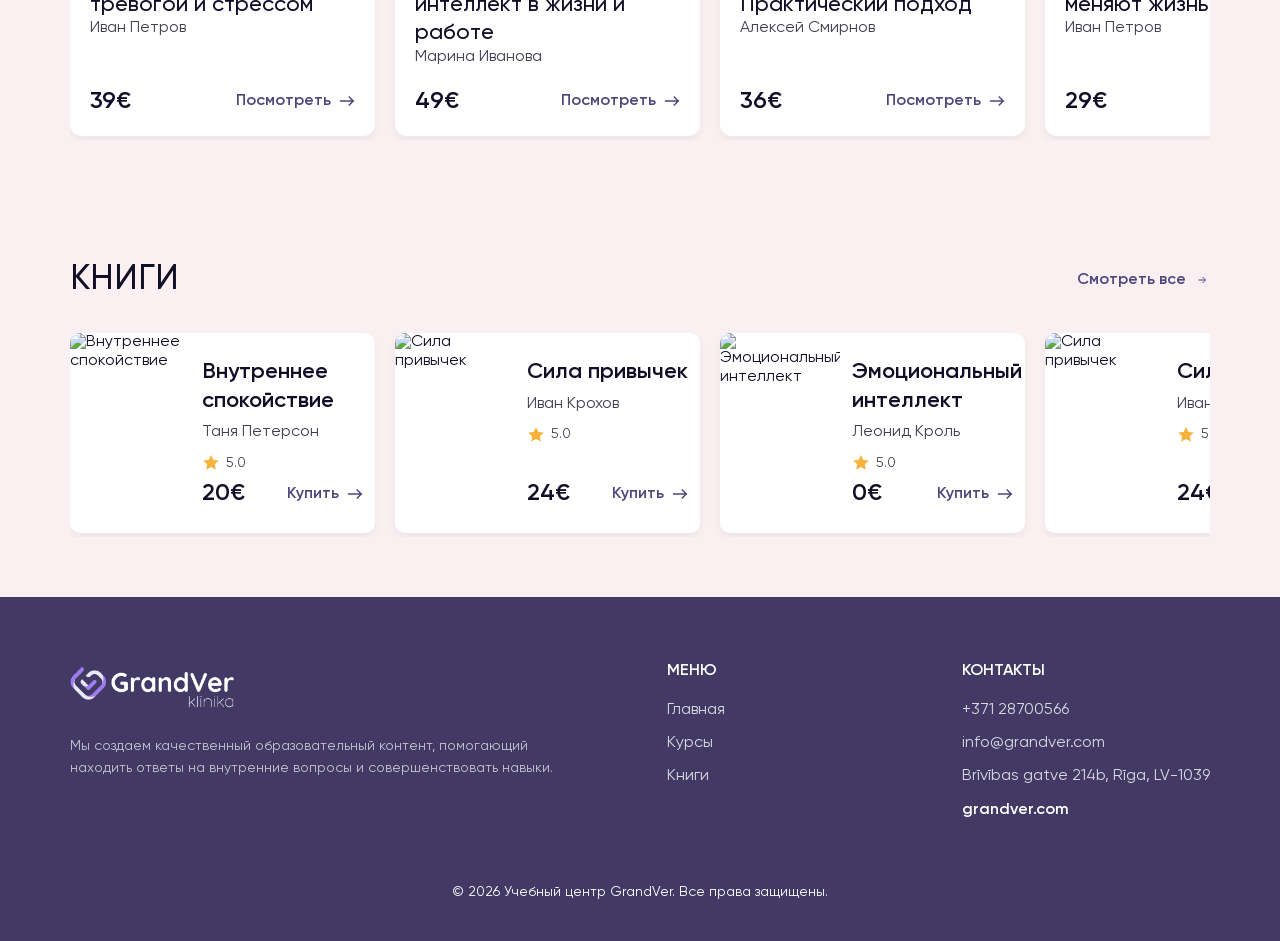
==== commit 3ddbeab9: "иконки в хедере" ====
--- a/index.html
+++ b/index.html
@@ -35,20 +35,23 @@
       <nav class="nav">
         <a href="index.html" class="nav__link is-active">Главная</a>
         <a href="courses.html" class="nav__link">Курсы</a>
-        <a href="index.html#books" class="nav__link">Книги</a>
+        <a href="books.html" class="nav__link">Книги</a>
       </nav>
 
       <div class="header__actions">
-        <svg class="icon-btn icon-btn--search" viewBox="0 0 24 24" fill="none" stroke="currentColor" stroke-width="2">
-          <circle cx="11" cy="11" r="7"/><path d="M21 21l-4.3-4.3"/>
+        <svg class="icon-btn icon-btn--search" width="18" height="18" viewBox="0 0 19 19" fill="none" xmlns="http://www.w3.org/2000/svg">
+          <path d="M12.5 12.5L18.5 18.5M7.5 14.5C3.63401 14.5 0.5 11.366 0.5 7.5C0.5 3.63401 3.63401 0.5 7.5 0.5C11.366 0.5 14.5 3.63401 14.5 7.5C14.5 11.366 11.366 14.5 7.5 14.5Z" stroke="#4F467C" stroke-linecap="round" stroke-linejoin="round"/>
         </svg>
-        <svg class="icon-btn" viewBox="0 0 24 24" fill="none" stroke="currentColor" stroke-width="2">
-          <circle cx="9" cy="21" r="1"/><circle cx="19" cy="21" r="1"/>
-          <path d="M2 3h2l2.4 12.4a2 2 0 0 0 2 1.6h8.6a2 2 0 0 0 2-1.6L22 7H6"/>
-        </svg>
-        <svg class="icon-btn" viewBox="0 0 24 24" fill="none" stroke="currentColor" stroke-width="2">
-          <circle cx="12" cy="8" r="4"/><path d="M4 20c0-4 3.6-7 8-7s8 3 8 7"/>
-        </svg>
+        <a href="cart.html" aria-label="Корзина">
+          <svg class="icon-btn" width="18" height="18" viewBox="0 0 19 20" fill="none" xmlns="http://www.w3.org/2000/svg">
+            <path d="M0.600098 0.599976H0.868444C1.34222 0.599976 1.57953 0.599976 1.77277 0.685453C1.94314 0.760817 2.08881 0.882152 2.19385 1.03601C2.31279 1.21023 2.35574 1.44287 2.44147 1.90725L4.60014 13.6L15.0219 13.6C15.4751 13.6 15.7024 13.6 15.8901 13.5199C16.056 13.4492 16.199 13.3346 16.3052 13.1889C16.4253 13.0242 16.4762 12.8037 16.5778 12.3631L16.5786 12.3599L18.1478 5.55994L18.1482 5.55851C18.3024 4.89013 18.3797 4.55513 18.2948 4.29236C18.2203 4.0618 18.0636 3.86632 17.8557 3.7419C17.6185 3.59998 17.2759 3.59998 16.5888 3.59998H3.1001M15.6001 18.6C15.0478 18.6 14.6001 18.1523 14.6001 17.6C14.6001 17.0477 15.0478 16.6 15.6001 16.6C16.1524 16.6 16.6001 17.0477 16.6001 17.6C16.6001 18.1523 16.1524 18.6 15.6001 18.6ZM5.6001 18.6C5.04781 18.6 4.6001 18.1523 4.6001 17.6C4.6001 17.0477 5.04781 16.6 5.6001 16.6C6.15238 16.6 6.6001 17.0477 6.6001 17.6C6.6001 18.1523 6.15238 18.6 5.6001 18.6Z" stroke="#4F467C" stroke-width="1.2" stroke-linecap="round" stroke-linejoin="round"/>
+          </svg>
+        </a>
+        <a href="account.html" id="accountLink" aria-label="Личный кабинет">
+          <svg class="icon-btn" width="18" height="18" viewBox="0 0 18 20" fill="none" xmlns="http://www.w3.org/2000/svg">
+            <path d="M16.6001 18.6C16.6001 15.8386 13.0184 13.6 8.6001 13.6C4.18182 13.6 0.600098 15.8386 0.600098 18.6M8.6001 10.6C5.83867 10.6 3.6001 8.3614 3.6001 5.59998C3.6001 2.83855 5.83867 0.599976 8.6001 0.599976C11.3615 0.599976 13.6001 2.83855 13.6001 5.59998C13.6001 8.3614 11.3615 10.6 8.6001 10.6Z" stroke="#4F467C" stroke-width="1.2" stroke-linecap="round" stroke-linejoin="round"/>
+          </svg>
+        </a>
       </div>
 
       <svg id="burgerBtn" class="burger" viewBox="0 0 24 24" fill="none" stroke="currentColor" stroke-width="2">
@@ -75,7 +78,7 @@
   <nav class="mobile-nav">
     <a href="index.html" class="mobile-nav__link is-active">Главная</a>
     <a href="courses.html" class="mobile-nav__link">Курсы</a>
-    <a href="index.html#books" class="mobile-nav__link">Книги</a>
+    <a href="books.html" class="mobile-nav__link">Книги</a>
   </nav>
 </div>
 
@@ -180,7 +183,7 @@
     <div class="h-scroll">
 
       <article class="course-card">
-        <div class="course-card__image"><img src="https://picsum.photos/seed/course-1/400/300" alt="Как справиться с тревогой и стрессом"></div>
+        <a href="course.html" class="course-card__image"><img src="https://picsum.photos/seed/course-1/400/300" alt="Как справиться с тревогой и стрессом"></a>
         <div class="course-card__body">
           <div>
             <div class="course-card__top">
@@ -193,12 +196,12 @@
                 4.8
               </span>
             </div>
-            <p class="course-card__title">Как справиться с тревогой и стрессом</p>
+            <a href="course.html" class="course-card__title-link"><p class="course-card__title">Как справиться с тревогой и стрессом</p></a>
             <p class="course-card__author">Иван Петров</p>
           </div>
           <div class="course-card__footer">
             <span class="course-card__price">39€</span>
-            <a href="#" class="btn btn--text">Посмотреть
+            <a href="course.html" class="btn btn--text">Посмотреть
               <svg class="btn__icon" viewBox="0 0 18 12" fill="none" stroke="currentColor" stroke-width="1.6"><path d="M1 6h16M11 1l5 5-5 5"/></svg>
             </a>
           </div>
@@ -206,7 +209,7 @@
       </article>
 
       <article class="course-card">
-        <div class="course-card__image"><img src="https://picsum.photos/seed/course-2/400/300" alt="Эмоциональный интеллект в жизни и работе"></div>
+        <a href="course.html" class="course-card__image"><img src="https://picsum.photos/seed/course-2/400/300" alt="Эмоциональный интеллект в жизни и работе"></a>
         <div class="course-card__body">
           <div>
             <div class="course-card__top">
@@ -219,12 +222,12 @@
                 4.9
               </span>
             </div>
-            <p class="course-card__title">Эмоциональный интеллект в жизни и работе</p>
+            <a href="course.html" class="course-card__title-link"><p class="course-card__title">Эмоциональный интеллект в жизни и работе</p></a>
             <p class="course-card__author">Марина Иванова</p>
           </div>
           <div class="course-card__footer">
             <span class="course-card__price">49€</span>
-            <a href="#" class="btn btn--text">Посмотреть
+            <a href="course.html" class="btn btn--text">Посмотреть
               <svg class="btn__icon" viewBox="0 0 18 12" fill="none" stroke="currentColor" stroke-width="1.6"><path d="M1 6h16M11 1l5 5-5 5"/></svg>
             </a>
           </div>
@@ -232,7 +235,7 @@
       </article>
 
       <article class="course-card">
-        <div class="course-card__image"><img src="https://picsum.photos/seed/course-3/400/300" alt="Сон и бессоница. Практический подход"></div>
+        <a href="course.html" class="course-card__image"><img src="https://picsum.photos/seed/course-3/400/300" alt="Сон и бессоница. Практический подход"></a>
         <div class="course-card__body">
           <div>
             <div class="course-card__top">
@@ -245,12 +248,12 @@
                 4.6
               </span>
             </div>
-            <p class="course-card__title">Сон и бессоница. Практический подход</p>
+            <a href="course.html" class="course-card__title-link"><p class="course-card__title">Сон и бессоница. Практический подход</p></a>
             <p class="course-card__author">Алексей Смирнов</p>
           </div>
           <div class="course-card__footer">
             <span class="course-card__price">36€</span>
-            <a href="#" class="btn btn--text">Посмотреть
+            <a href="course.html" class="btn btn--text">Посмотреть
               <svg class="btn__icon" viewBox="0 0 18 12" fill="none" stroke="currentColor" stroke-width="1.6"><path d="M1 6h16M11 1l5 5-5 5"/></svg>
             </a>
           </div>
@@ -258,7 +261,7 @@
       </article>
 
       <article class="course-card">
-        <div class="course-card__image"><img src="https://picsum.photos/seed/course-4/400/300" alt="Привычки, которые меняют жизнь"></div>
+        <a href="course.html" class="course-card__image"><img src="https://picsum.photos/seed/course-4/400/300" alt="Привычки, которые меняют жизнь"></a>
         <div class="course-card__body">
           <div>
             <div class="course-card__top">
@@ -271,12 +274,12 @@
                 4.8
               </span>
             </div>
-            <p class="course-card__title">Привычки, которые меняют жизнь</p>
+            <a href="course.html" class="course-card__title-link"><p class="course-card__title">Привычки, которые меняют жизнь</p></a>
             <p class="course-card__author">Иван Петров</p>
           </div>
           <div class="course-card__footer">
             <span class="course-card__price">29€</span>
-            <a href="#" class="btn btn--text">Посмотреть
+            <a href="course.html" class="btn btn--text">Посмотреть
               <svg class="btn__icon" viewBox="0 0 18 12" fill="none" stroke="currentColor" stroke-width="1.6"><path d="M1 6h16M11 1l5 5-5 5"/></svg>
             </a>
           </div>
@@ -295,7 +298,7 @@
   <section class="section" id="books" style="background:var(--color-pink-bg);">
     <div class="section__header">
       <h2 class="section__title">Книги</h2>
-      <a href="#" class="btn btn--text">
+      <a href="books.html" class="btn btn--text">
         Смотреть все
         <svg class="btn__icon" viewBox="0 0 24 24" fill="none" stroke="currentColor" stroke-width="2"><path d="M5 12h14M13 6l6 6-6 6"/></svg>
       </a>
@@ -406,7 +409,7 @@
       <div class="footer__links">
         <a href="index.html">Главная</a>
         <a href="courses.html">Курсы</a>
-        <a href="index.html#books">Книги</a>
+        <a href="books.html">Книги</a>
       </div>
     </div>
 
--- a/css/variables.css
+++ b/css/variables.css
@@ -1,6 +1,42 @@
 /* ==========================================================================
    Design tokens — GrandVer
    ========================================================================== */
+
+/* Regular */
+@font-face {
+  font-family: 'Gilroy';
+  src: url('/assets/fonts/gilroy/Gilroy-Regular_0.ttf') format('truetype');
+  font-weight: 400;
+  font-style: normal;
+  font-display: swap;
+}
+
+/* Medium */
+@font-face {
+  font-family: 'Gilroy';
+  src: url('/assets/fonts/gilroy/Gilroy-Medium_0.ttf') format('truetype');
+  font-weight: 500;
+  font-style: normal;
+  font-display: swap;
+}
+
+/* Semibold */
+@font-face {
+  font-family: 'Gilroy';
+  src: url('/assets/fonts/gilroy/Gilroy-Semibold_0.ttf') format('truetype');
+  font-weight: 600;
+  font-style: normal;
+  font-display: swap;
+}
+
+/* Bold / Heavy */
+@font-face {
+  font-family: 'Gilroy';
+  src: url('/assets/fonts/gilroy/Gilroy-Heavy_0.ttf') format('truetype');
+  font-weight: 700;
+  font-style: normal;
+  font-display: swap;
+}
 :root {
   /* Colors */
   --color-purple: #4F467C;
@@ -18,6 +54,7 @@
   --color-grey-bg: #F4F4F7;
   --color-grey-input: #F5F5F9;
   --color-grey-btn: #DEDEE5;
+  --color-divider: #F2F2F6;
 
   --color-white: #FFFFFF;
   --color-star: #F6B23B;
@@ -33,11 +70,15 @@
   --shadow-toolbar: 0 4px 4px rgba(23, 19, 38, 0.03);
 
   /* Layout */
-  --container-max: 1440px;
-  --side-padding: clamp(16px, 5.5vw, 80px);
+  --container-max: 1280px;
+  /* Responsive gutter that grows with the viewport up to 80px, then — once
+     the viewport is wide enough that content would exceed --container-max —
+     keeps growing so the content column itself caps at --container-max and
+     stays centered instead of stretching to the screen edges. */
+  --side-padding: max(clamp(16px, 5.5vw, 80px), calc((100% - var(--container-max)) / 2));
 
   /* Typography */
-  --font-main: 'Manrope', system-ui, -apple-system, sans-serif;
+  --font-main: 'Gilroy', 'Manrope', system-ui, -apple-system, sans-serif;
   --fw-regular: 400;
   --fw-medium: 500;
   --fw-semibold: 600;
--- a/css/base.css
+++ b/css/base.css
@@ -35,7 +35,7 @@
 
 .section__title {
   font-size: clamp(24px, 3vw, 34px);
-  font-weight: var(--fw-bold);
+  font-weight: var(--fw-medium);
   text-transform: uppercase;
 }
 
@@ -66,7 +66,13 @@
   flex-shrink: 0;
 }
 
-
+/* Hero CTA — matches the Figma export exactly: an open ring bracket on
+   the left with the label emerging from inside it, then a separate
+   arrow a short gap after the label. No pill/border/background box —
+   the ring is purely decorative and sits *behind* the start of the text.
+   Everything scales off --hero-ring so the proportions from Figma
+   (ring 90, label starts at x28, arrow starts at x207/ends x250,
+   viewBox 251x90) are preserved at any size. */
 .btn--hero {
   --hero-ring: clamp(56px, 7.2vw, 90px);
   position: relative;
@@ -208,6 +214,8 @@
   height: 8px;
   border-radius: 4px;
   background: rgba(21, 20, 25, 0.15);
+  cursor: pointer;
+  transition: width var(--transition-base), background var(--transition-base);
 }
 
 .dot--active {
--- a/css/hero.css
+++ b/css/hero.css
@@ -3,7 +3,8 @@
    ========================================================================== */
 .hero {
   position: relative;
-  padding: clamp(60px, 14vw, 140px) var(--side-padding);
+  min-height: clamp(500px, 48vw, 692px);
+  padding: clamp(60px, 10vw, 140px) var(--side-padding);
   color: var(--color-white);
   overflow: hidden;
 }
@@ -18,7 +19,7 @@
   width: 100%;
   height: 100%;
   object-fit: cover;
-  object-position: center 12%;
+  object-position: bottom;
 }
 
 .hero__bg::after {
@@ -39,7 +40,7 @@
 
 .hero__title {
   font-size: clamp(32px, 4.2vw, 54px);
-  font-weight: var(--fw-bold);
+  font-weight: var(--fw-semibold);
   line-height: 1.15;
   text-transform: uppercase;
 }
--- a/css/categories.css
+++ b/css/categories.css
@@ -38,7 +38,7 @@
 
 .category-card__title {
   font-size: 22px;
-  font-weight: var(--fw-semibold);
+  font-weight: var(--fw-medium);
   margin-bottom: 6px;
 }
 
--- a/css/course-card.css
+++ b/css/course-card.css
@@ -19,8 +19,14 @@
 }
 
 .course-card__image {
+  display: block;
   height: 180px;
   position: relative;
+}
+
+.course-card__title-link {
+  display: block;
+  color: inherit;
 }
 
 .course-card__image img {
@@ -52,7 +58,7 @@
 
 .course-card__title {
   font-size: 22px;
-  font-weight: var(--fw-semibold);
+  font-weight: var(--fw-medium);
   line-height: 1.3;
 }
 
@@ -72,7 +78,7 @@
 
 .course-card__price {
   font-size: 24px;
-  font-weight: var(--fw-bold);
+  font-weight: var(--fw-semibold);
 }
 
 /* Grid used on the catalog page */
--- a/css/book-card.css
+++ b/css/book-card.css
@@ -86,5 +86,20 @@
 
 .book-card__price {
   font-size: 24px;
-  font-weight: var(--fw-bold);
+  font-weight: var(--fw-semibold);
 }
+
+/* Grid used on the books catalog page */
+.book-grid {
+  display: grid;
+  grid-template-columns: repeat(auto-fill, minmax(290px, 1fr));
+  gap: 20px;
+  flex: 1;
+}
+
+.book-grid .book-card {
+  width: 100%;
+  max-width: none;
+  min-width: 0;
+  flex: 1 1 auto;
+}
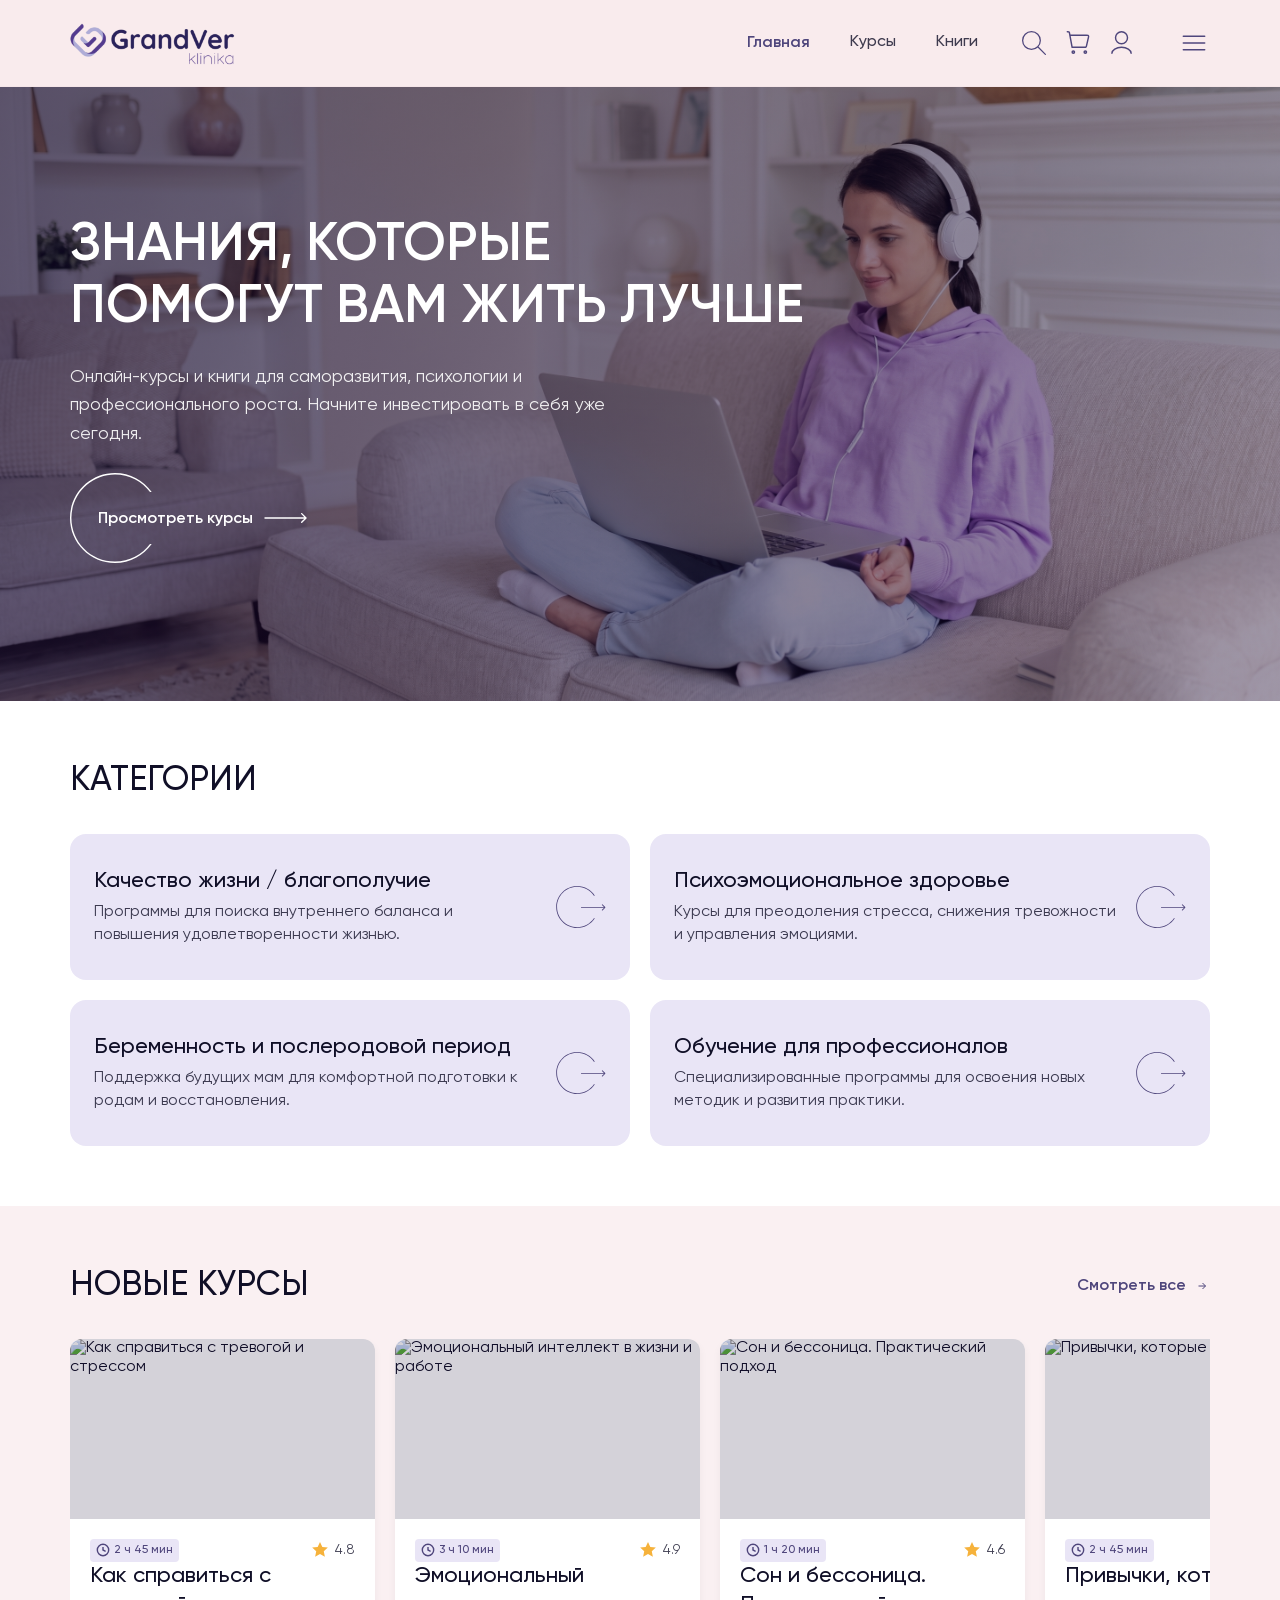
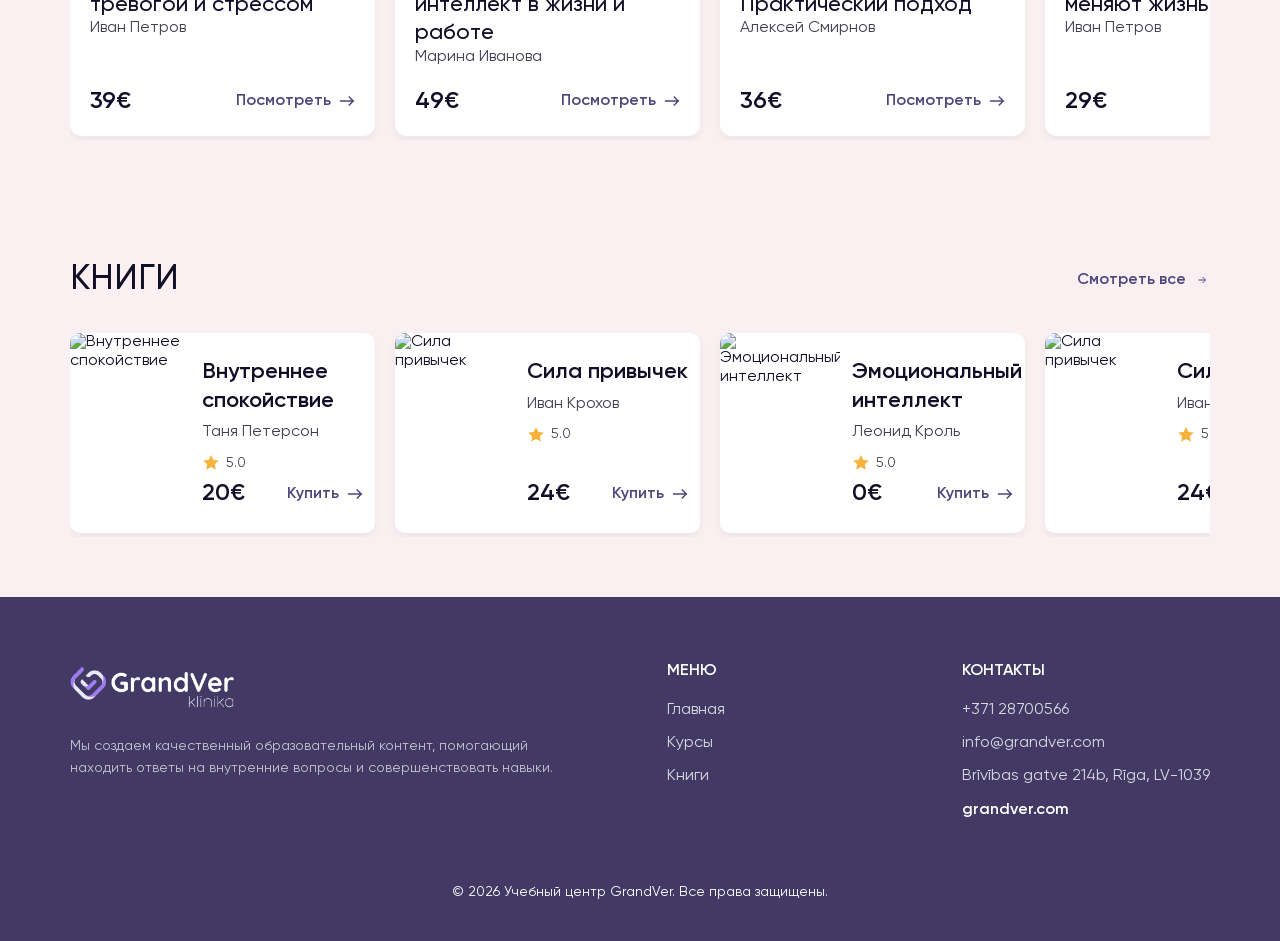
==== commit 277bbc0f: "бургер" ====
--- a/index.html
+++ b/index.html
@@ -54,9 +54,12 @@
         </a>
       </div>
 
-      <svg id="burgerBtn" class="burger" viewBox="0 0 24 24" fill="none" stroke="currentColor" stroke-width="2">
-        <path d="M3 6h18M3 12h18M3 18h18"/>
+      <svg id="burgerBtn" width="32" height="32" viewBox="0 0 32 32" fill="none" xmlns="http://www.w3.org/2000/svg">
+        <path d="M26.6667 9.33331L5.33334 9.33331" stroke="#4F467C" stroke-width="1.5" stroke-linecap="round"/>
+        <path d="M26.6667 16L5.33334 16" stroke="#4F467C" stroke-width="1.5" stroke-linecap="round"/>
+        <path d="M26.6667 22.6667L5.33334 22.6667" stroke="#4F467C" stroke-width="1.5" stroke-linecap="round"/>
       </svg>
+
     </div>
   </div>
 </header>
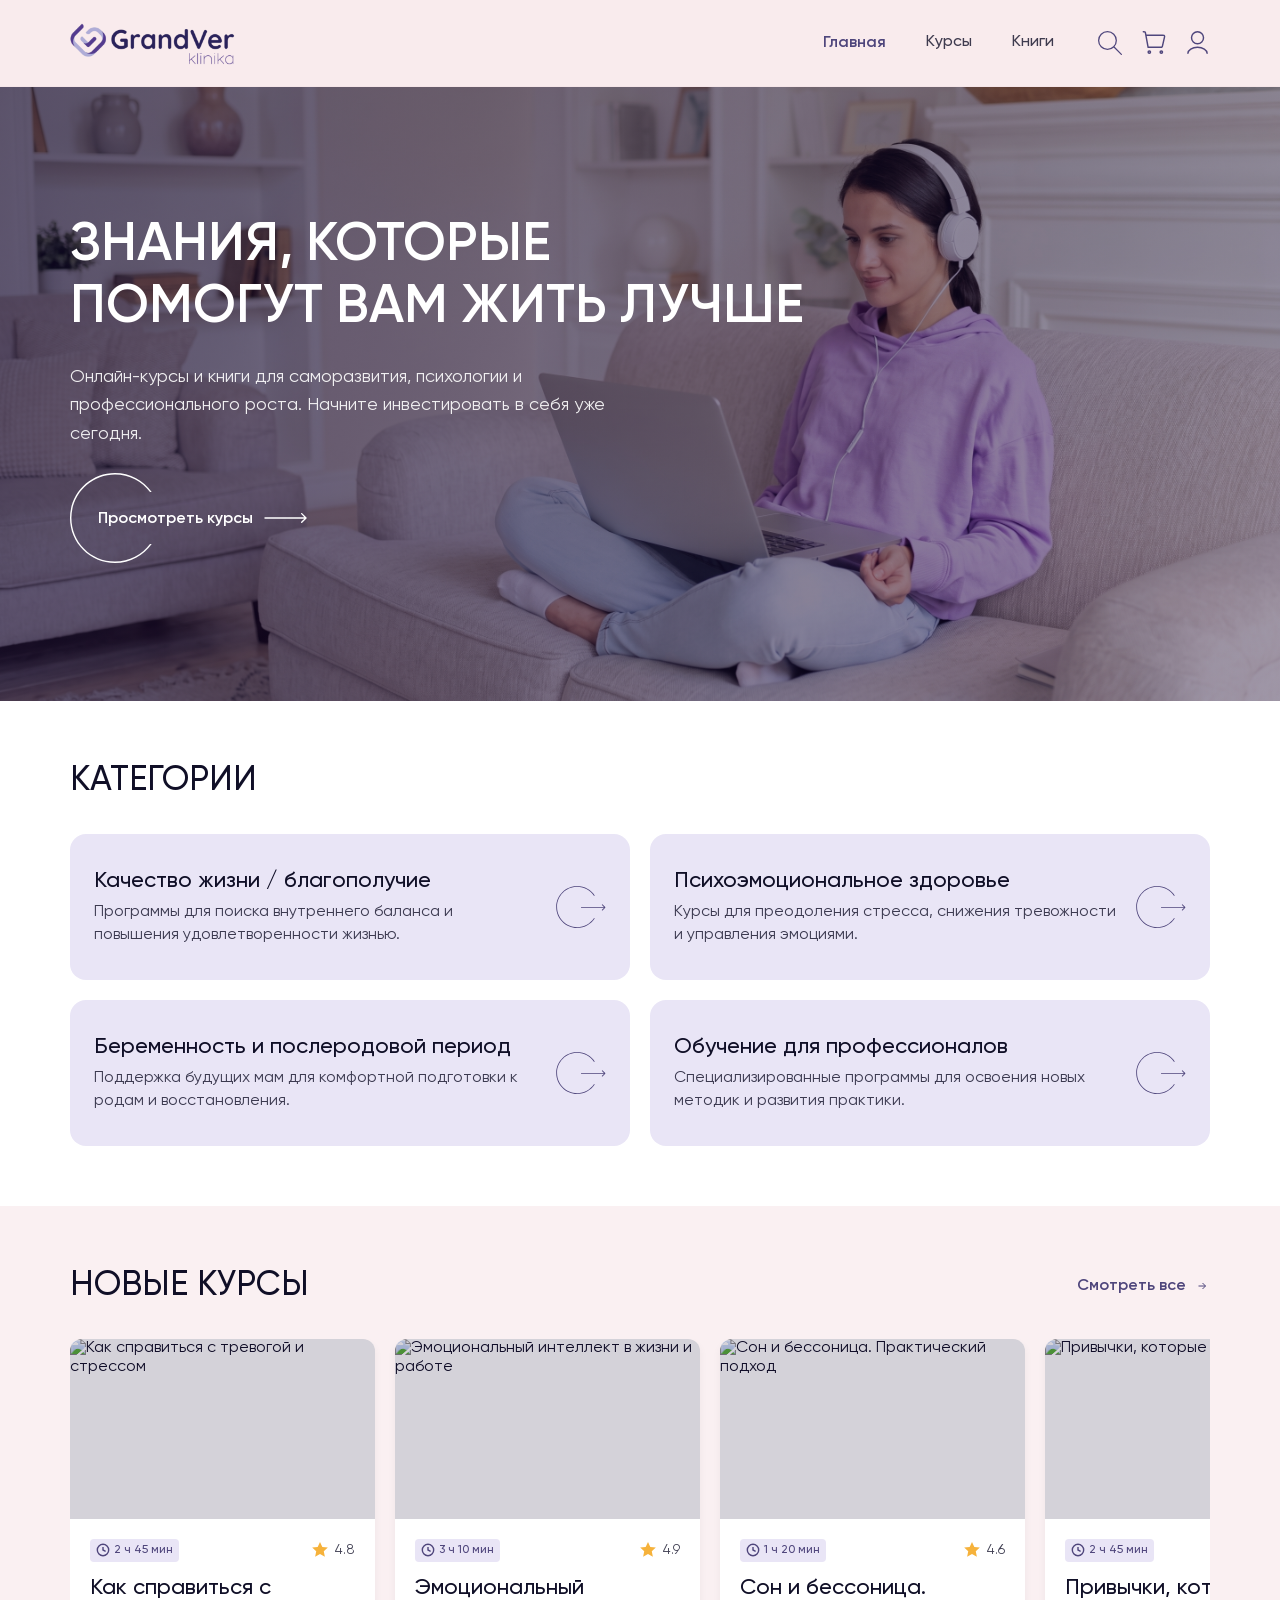
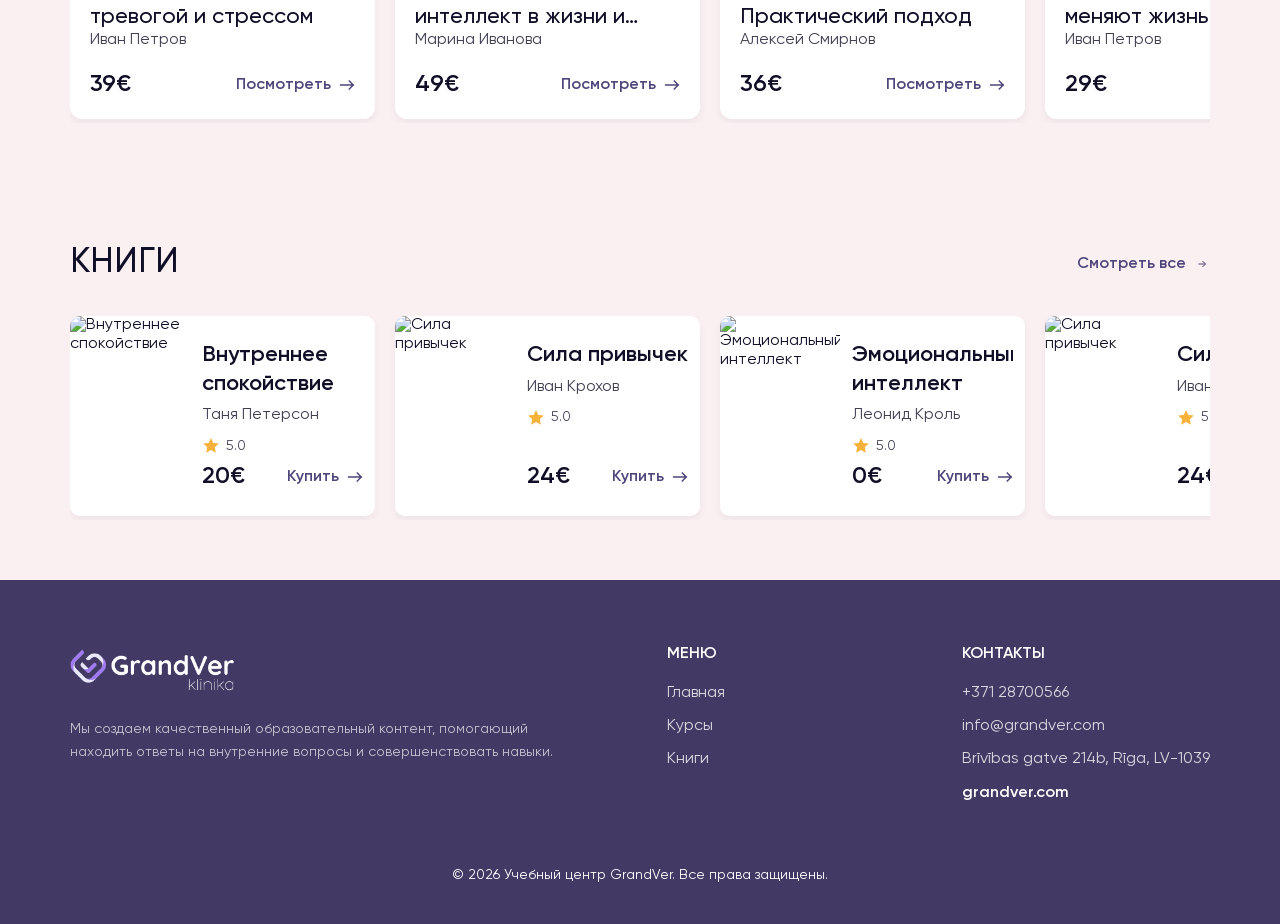
==== commit e7af8ada: "фикс бургер" ====
--- a/index.html
+++ b/index.html
@@ -54,7 +54,7 @@
         </a>
       </div>
 
-      <svg id="burgerBtn" width="32" height="32" viewBox="0 0 32 32" fill="none" xmlns="http://www.w3.org/2000/svg">
+      <svg id="burgerBtn" class="burger"  fill="none" stroke="currentColor" stroke-width="2" width="32" height="32" viewBox="0 0 32 32" xmlns="http://www.w3.org/2000/svg" >
         <path d="M26.6667 9.33331L5.33334 9.33331" stroke="#4F467C" stroke-width="1.5" stroke-linecap="round"/>
         <path d="M26.6667 16L5.33334 16" stroke="#4F467C" stroke-width="1.5" stroke-linecap="round"/>
         <path d="M26.6667 22.6667L5.33334 22.6667" stroke="#4F467C" stroke-width="1.5" stroke-linecap="round"/>
--- a/css/course-card.css
+++ b/css/course-card.css
@@ -25,8 +25,13 @@
 }
 
 .course-card__title-link {
-  display: block;
+  display: -webkit-box;
+  -webkit-line-clamp: 2;
+  -webkit-box-orient: vertical;
+  overflow: hidden;
+  text-overflow: ellipsis;
   color: inherit;
+  margin-top: 12px;
 }
 
 .course-card__image img {
--- a/css/book-card.css
+++ b/css/book-card.css
@@ -66,6 +66,11 @@
   font-size: 22px;
   font-weight: var(--fw-semibold);
   line-height: 1.3;
+  display: -webkit-box;
+  -webkit-line-clamp: 2;
+  -webkit-box-orient: vertical;
+  overflow: hidden;
+  text-overflow: ellipsis;
 }
 
 .book-card__author {
